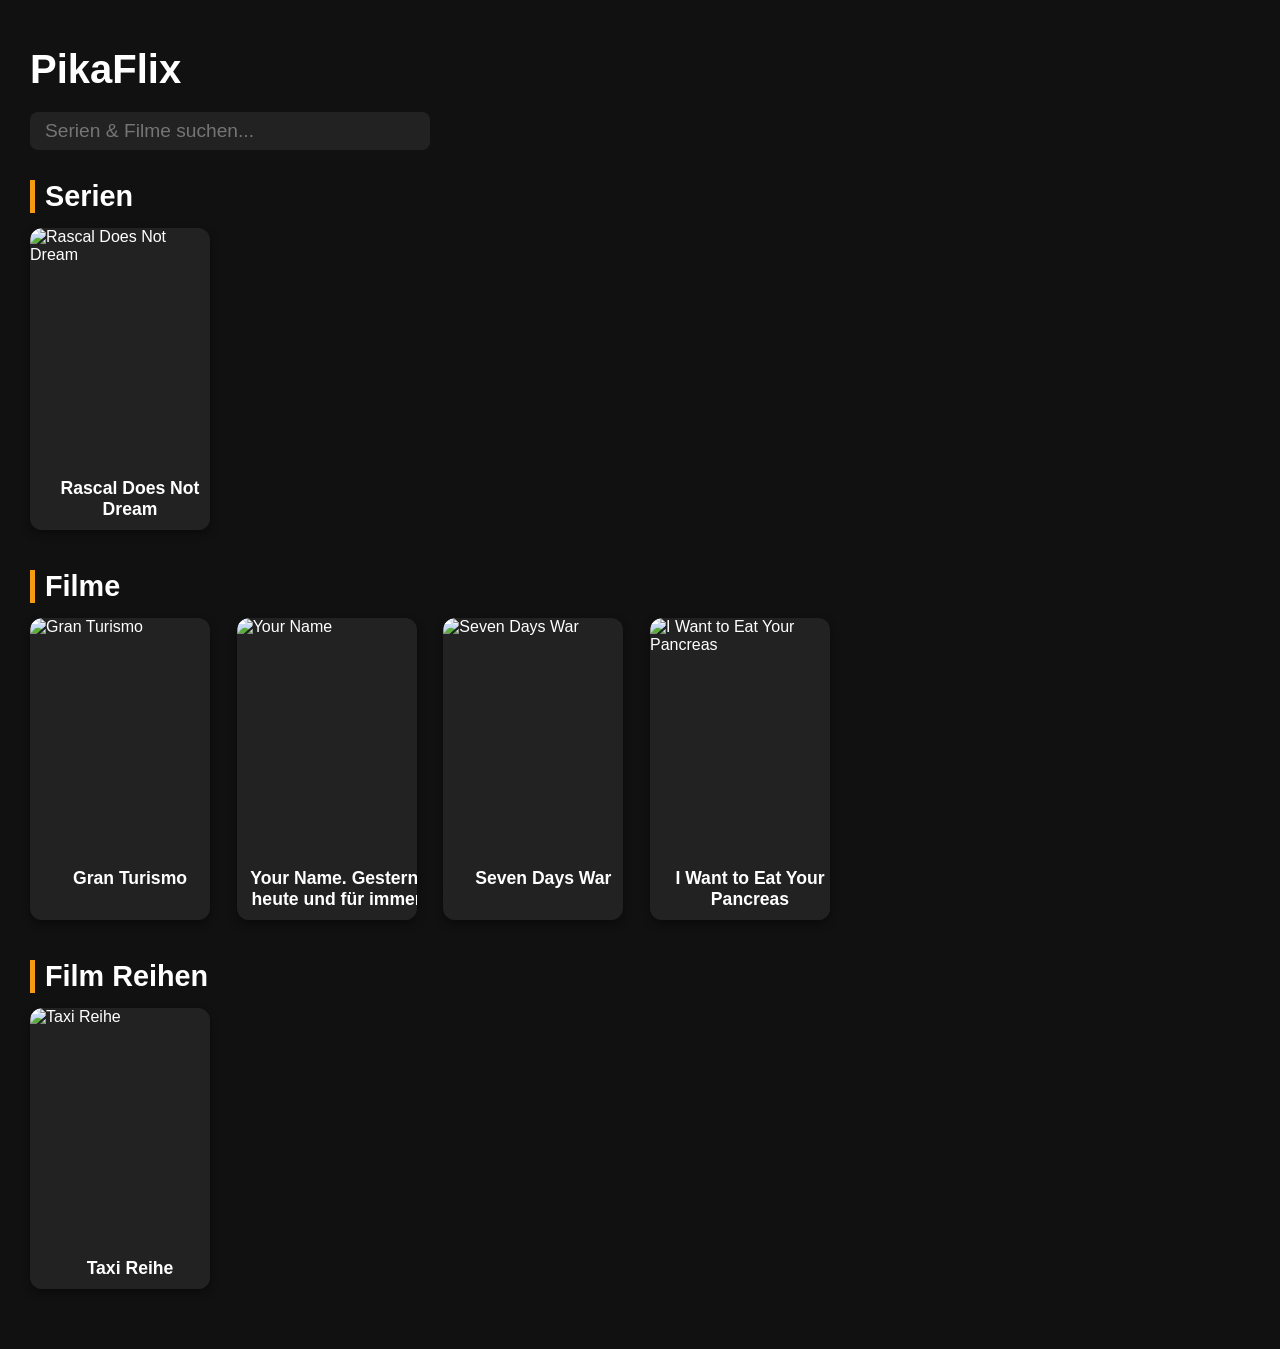
==== index.html @ 91681414 "Add files via upload" ====
<!DOCTYPE html>
<html lang="de">
<head>
  <meta charset="UTF-8" />
  <title>PikaFlix</title>
  <style>
    body {
      font-family: Arial, sans-serif;
      background: #111;
      color: #fff;
      margin: 0;
      padding: 20px;
    }
    h1 {
      text-align: left; /* linksbündig */
      font-size: 2.5em;
      margin-bottom: 20px;
      padding-left: 10px;
    }
    #search {
      display: block;
      margin: 0 0 30px 10px;
      padding: 8px 15px;
      font-size: 1.2rem;
      border-radius: 8px;
      border: none;
      max-width: 400px;
      width: 90%;
      background: #222;
      color: #fff;
    }
    section {
      margin-bottom: 40px;
      padding-left: 10px;
    }
    section h2 {
      font-size: 1.8em;
      margin-bottom: 15px;
      border-left: 5px solid #f39c12;
      padding-left: 10px;
      text-align: left;
    }
    .grid {
      display: grid;
      grid-template-columns: repeat(auto-fill, minmax(180px, 1fr));
      gap: 20px;
      padding: 0 10px 0 0;
      justify-items: start; /* linksbündig im Grid */
    }
    .card {
      position: relative;
      background: #222;
      border-radius: 12px;
      overflow: hidden;
      text-decoration: none;
      color: #fff;
      box-shadow: 0 4px 10px rgba(0, 0, 0, 0.4);
      transition: transform 0.3s ease;
      cursor: pointer;
      width: 180px; /* fix */
    }
    .card:hover {
      transform: scale(1.05);
      z-index: 2;
    }
    .cover-img {
      display: block;
      width: 180px;
      height: 240px; /* 3:4 Format */
      object-fit: cover;
      transition: opacity 0.3s ease;
      border-radius: 12px 12px 0 0;
    }
    .preview-video {
      position: absolute;
      top: 0; left: 0;
      width: 180px;
      height: 240px;
      object-fit: cover;
      opacity: 0;
      pointer-events: none;
      transition: opacity 0.3s ease;
      z-index: 1;
      border-radius: 12px 12px 0 0;
    }
    .card:hover .cover-img {
      opacity: 0;
    }
    .card:hover .preview-video {
      opacity: 1;
    }
    .info {
      padding: 10px;
      text-align: center;
      font-weight: bold;
      font-size: 1.1em;
      background: #222;
      border-radius: 0 0 12px 12px;
      width: 180px; /* passend zur Karte */
      margin: 0 auto;
    }
  </style>
</head>
<body>
  <h1>PikaFlix</h1>

  <input type="search" id="search" placeholder="Serien & Filme suchen..." autocomplete="off" />

  <!-- Serien -->
  <section id="series-section">
    <h2>Serien</h2>
    <div class="grid">
      <a href="series.html?title=Rascal Does Not Dream&folder=Rascal Does Not Dream" class="card" title="Rascal Does Not Dream">
        <img class="cover-img" src="series/Rascal Does Not Dream/cover.jpg" alt="Rascal Does Not Dream" />
        <video class="preview-video" src="series/Rascal Does Not Dream/preview.mp4" muted loop playsinline></video>
        <div class="info">Rascal Does Not Dream</div>
      </a>
    </div>
  </section>

  <!-- Filme -->
  <section id="movies-section">
    <h2>Filme</h2>
    <div class="grid" id="movies-grid">
      <a href="film.html?folder=Gran Turismo&filename=film.mp4&title=Gran Turismo" class="card" title="Gran Turismo">
        <img class="cover-img" src="series/Gran Turismo/cover.jpg" alt="Gran Turismo" />
        <video class="preview-video" src="series/Gran Turismo/preview.mp4" muted loop playsinline></video>
        <div class="info">Gran Turismo</div>
      </a>

      <a href="film.html?folder=Your Name. Gestern, heute und für immer&filename=film.mp4&title=Your Name. Gestern, heute und für immer" class="card" title="Your Name">
        <img class="cover-img" src="series/Your Name. Gestern, heute und für immer/cover.jpg" alt="Your Name" />
        <video class="preview-video" src="series/Your Name/preview.mp4" muted loop playsinline></video>
        <div class="info">Your Name. Gestern, heute und für immer</div>
      </a>

      <a href="film.html?folder=Seven Days War&filename=film.mp4&title=Seven Days War" class="card" title="Seven Days War">
        <img class="cover-img" src="series/Seven Days War/cover.jpg" alt="Seven Days War" />
        <video class="preview-video" src="series/Seven Days War/preview.mp4" muted loop playsinline></video>
        <div class="info">Seven Days War</div>
      </a>

      <a href="film.html?folder=I Want to Eat Your Pancreas&filename=film.mp4&title=I Want to Eat Your Pancreas" class="card" title="I Want to Eat Your Pancreas">
        <img class="cover-img" src="series/I Want to Eat Your Pancreas/cover.jpg" alt="I Want to Eat Your Pancreas" />
        <video class="preview-video" src="series/I Want to Eat Your Pancreas/preview.mp4" muted loop playsinline></video>
        <div class="info">I Want to Eat Your Pancreas</div>
      </a>
    </div>
  </section>

  <!-- Film Reihen -->
  <section id="taxi-section">
    <h2>Film Reihen</h2>
    <div class="grid">
      <a href="taxi.html" class="card" title="Taxi Reihe">
        <img class="cover-img" src="series/Taxi/cover.jpg" alt="Taxi Reihe" />
        <div class="info">Taxi Reihe</div>
      </a>
    </div>
  </section>

<script>
  const searchInput = document.getElementById('search');
  const allCards = document.querySelectorAll('.card');

  searchInput.addEventListener('input', () => {
    const filter = searchInput.value.toLowerCase();
    allCards.forEach(card => {
      const text = card.querySelector('.info').textContent.toLowerCase();
      card.style.display = text.includes(filter) ? '' : 'none';
    });
  });

  document.querySelectorAll('.card').forEach(card => {
    const video = card.querySelector('video.preview-video');
    if (video) {
      card.addEventListener('mouseenter', () => {
        video.currentTime = 0;
        video.play();
      });
      card.addEventListener('mouseleave', () => {
        video.pause();
      });
    }
  });
</script>

</body>
</html>
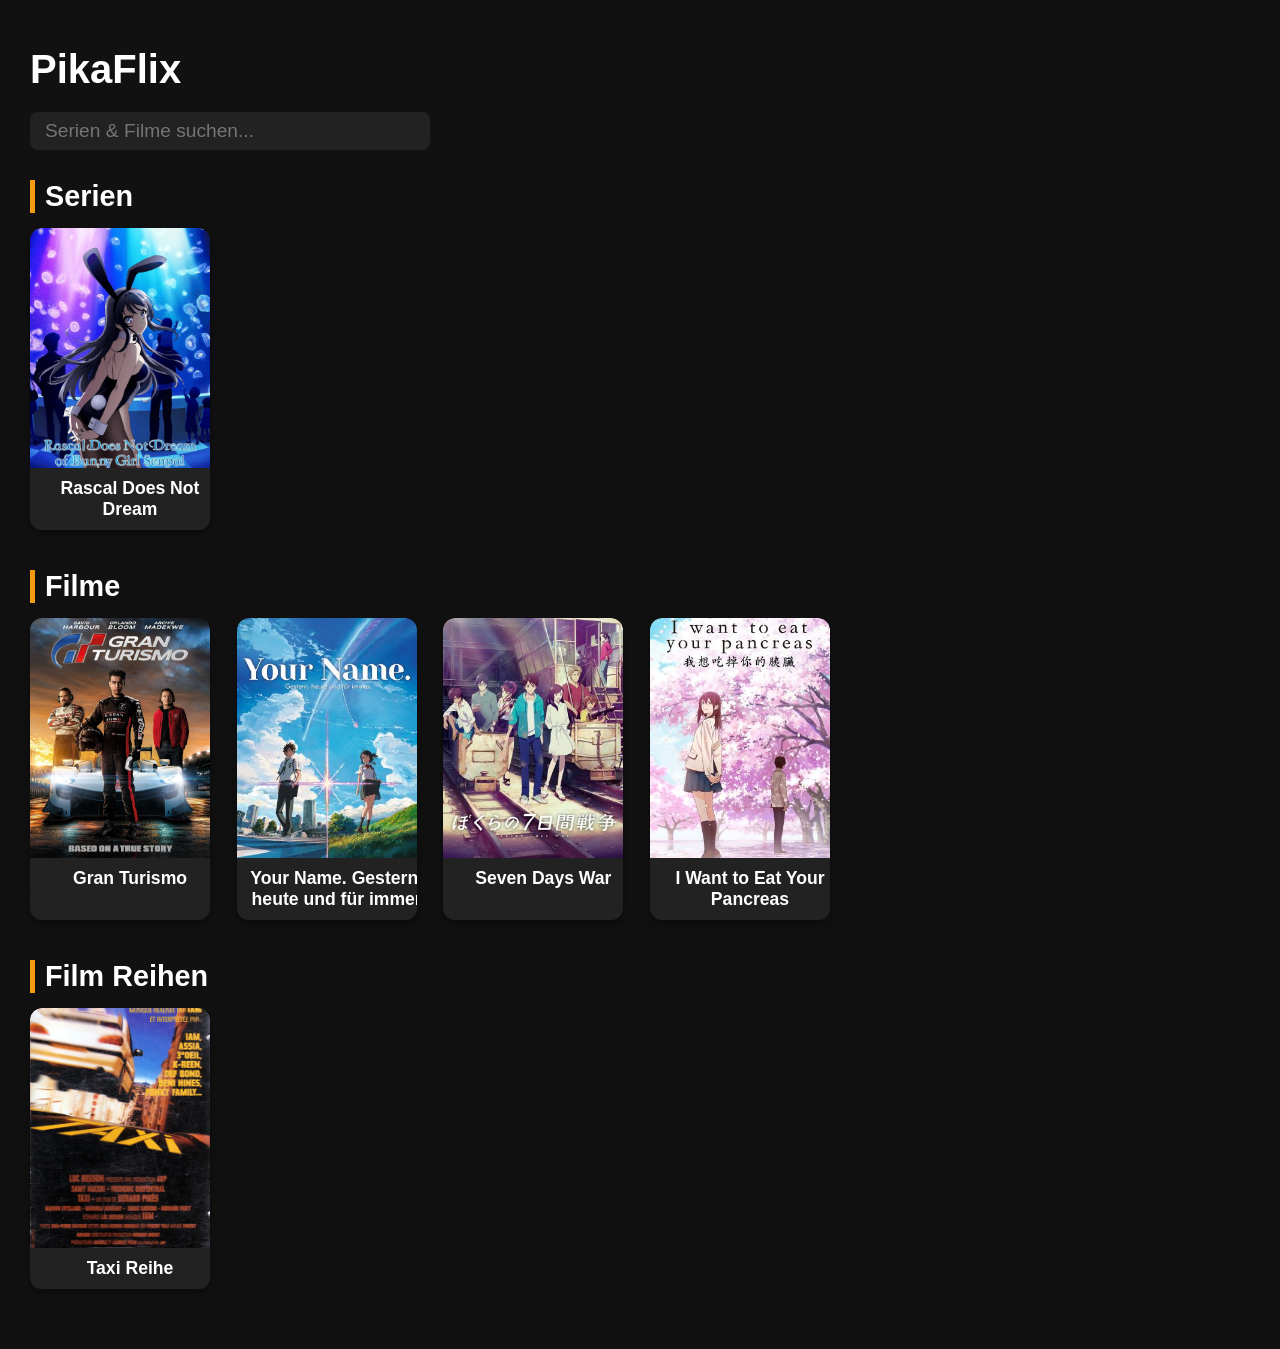
==== commit 78de0537: "Update index.html" ====
--- a/index.html
+++ b/index.html
@@ -130,7 +130,7 @@
 
       <a href="film.html?folder=Your Name. Gestern, heute und für immer&filename=film.mp4&title=Your Name. Gestern, heute und für immer" class="card" title="Your Name">
         <img class="cover-img" src="series/Your Name. Gestern, heute und für immer/cover.jpg" alt="Your Name" />
-        <video class="preview-video" src="series/Your Name/preview.mp4" muted loop playsinline></video>
+        <video class="preview-video" src="series/Your Name. Gestern, heute und für immer/preview.mp4" muted loop playsinline></video>
         <div class="info">Your Name. Gestern, heute und für immer</div>
       </a>
 
